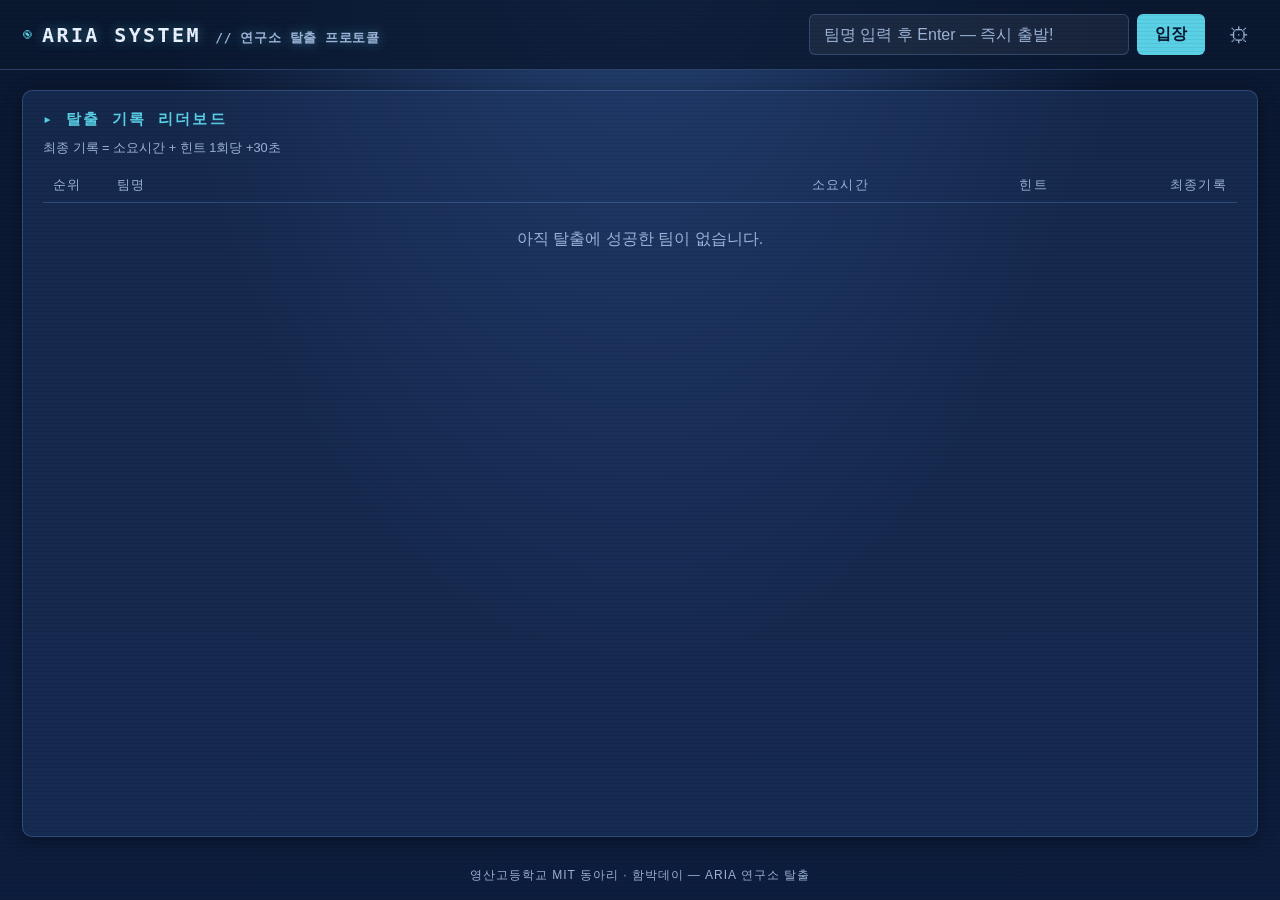
==== index.html @ 4553883d "함박데이 ARIA 연구소 탈출 리더보드 — 오프라인 버전 완성 - 스톱워치 방식: 팀명 입력 + Enter로 타이머 시작, 동시 여러 팀 진행 지원 - index.html: 진행 " ====
<!DOCTYPE html>
<html lang="ko">
<head>
  <meta charset="UTF-8">
  <meta name="viewport" content="width=device-width, initial-scale=1.0">
  <title>ARIA 연구소 탈출 — 리더보드</title>
  <link rel="stylesheet" href="css/style.css">
</head>
<body>
  <div class="scanlines" aria-hidden="true"></div>

  <header class="top-bar">
    <div class="brand">
      <span class="brand-mark">◉</span>
      <h1>ARIA SYSTEM <span class="brand-sub">// 연구소 탈출 프로토콜</span></h1>
    </div>
    <form id="entry-form" class="entry-form" autocomplete="off">
      <input type="text" id="entry-name" maxlength="20" placeholder="팀명 입력 후 Enter — 즉시 출발!" required>
      <button type="submit">입장</button>
    </form>
    <a class="admin-link" href="admin.html" title="기록 관리">⚙</a>
  </header>

  <main class="layout" id="layout">
    <!-- 진행 중인 팀 패널 (팀이 있을 때만 표시) -->
    <section class="active-panel" id="active-panel" hidden>
      <h2 class="panel-title">▸ 진행 중인 팀</h2>
      <div id="session-cards" class="session-cards"></div>
    </section>

    <!-- 리더보드 -->
    <section class="board-panel">
      <h2 class="panel-title">▸ 탈출 기록 리더보드</h2>
      <p class="panel-note">최종 기록 = 소요시간 + 힌트 1회당 +30초</p>
      <table class="board" id="board-finished">
        <thead>
          <tr>
            <th class="col-rank">순위</th>
            <th>팀명</th>
            <th class="col-num">소요시간</th>
            <th class="col-num">힌트</th>
            <th class="col-num">최종기록</th>
          </tr>
        </thead>
        <tbody id="board-finished-body"></tbody>
      </table>
      <p class="empty-msg" id="empty-finished" hidden>아직 탈출에 성공한 팀이 없습니다.</p>

      <div id="dnf-section" hidden>
        <h3 class="dnf-title">— 미완주 —</h3>
        <table class="board board-dnf">
          <tbody id="board-dnf-body"></tbody>
        </table>
      </div>
    </section>
  </main>

  <footer class="foot">영산고등학교 MIT 동아리 · 함박데이 — ARIA 연구소 탈출</footer>

  <script src="js/storage.js"></script>
  <script src="js/main.js"></script>
</body>
</html>
---- css/style.css ----
/* ARIA 연구소 탈출 — SF 연구소 모니터 테마
   네이비 #1F3864 기반 + 금색 포인트, 숫자는 모노스페이스
   오프라인 동작을 위해 웹폰트(CDN) 미사용 — 시스템 폰트 스택 */

:root {
  --navy-deep: #0b1830;
  --navy: #1f3864;
  --navy-light: #2a4a80;
  --panel: rgba(31, 56, 100, 0.55);
  --line: rgba(120, 170, 255, 0.25);
  --text: #eaf1ff;
  --text-dim: #9db4d8;
  --gold: #f0c75e;
  --silver: #c9d6e8;
  --bronze: #d9a06b;
  --cyan: #5ad0e6;
  --green: #4cd98a;
  --red: #ff5f6b;
  --mono: "Cascadia Mono", Consolas, "SF Mono", Menlo, monospace;
  --sans: "Malgun Gothic", "맑은 고딕", "Apple SD Gothic Neo", sans-serif;
}

* { box-sizing: border-box; margin: 0; padding: 0; }

body {
  min-height: 100vh;
  font-family: var(--sans);
  color: var(--text);
  background:
    radial-gradient(ellipse at 50% -20%, var(--navy-light) 0%, transparent 55%),
    linear-gradient(180deg, var(--navy-deep) 0%, #0d1d3d 100%);
  background-attachment: fixed;
  display: flex;
  flex-direction: column;
}

/* SF 모니터 스캔라인 효과 */
.scanlines {
  pointer-events: none;
  position: fixed;
  inset: 0;
  z-index: 999;
  background: repeating-linear-gradient(
    0deg,
    rgba(0, 0, 0, 0.12) 0px,
    rgba(0, 0, 0, 0.12) 1px,
    transparent 1px,
    transparent 4px
  );
  opacity: 0.5;
}

/* ---------- 상단 바 ---------- */

.top-bar {
  display: flex;
  align-items: center;
  gap: 16px;
  flex-wrap: wrap;
  padding: 14px 22px;
  border-bottom: 1px solid var(--line);
  background: rgba(11, 24, 48, 0.8);
}

.brand { display: flex; align-items: center; gap: 10px; flex: 1; min-width: 260px; }
.brand-mark { color: var(--cyan); font-size: 1.2rem; animation: pulse 2s infinite; }
@keyframes pulse { 50% { opacity: 0.35; } }

.brand h1 {
  font-size: 1.25rem;
  letter-spacing: 0.12em;
  font-family: var(--mono);
  color: var(--text);
  text-shadow: 0 0 12px rgba(90, 208, 230, 0.45);
}
.brand-sub { font-size: 0.8rem; color: var(--text-dim); letter-spacing: 0.05em; }

.entry-form { display: flex; gap: 8px; }
.entry-form input {
  width: min(320px, 60vw);
  padding: 10px 14px;
  font-size: 1rem;
  font-family: var(--sans);
  color: var(--text);
  background: rgba(255, 255, 255, 0.06);
  border: 1px solid var(--line);
  border-radius: 6px;
  outline: none;
}
.entry-form input:focus { border-color: var(--cyan); box-shadow: 0 0 10px rgba(90, 208, 230, 0.35); }
.entry-form input::placeholder { color: var(--text-dim); }
.entry-form button {
  padding: 10px 18px;
  font-size: 1rem;
  font-weight: 700;
  color: var(--navy-deep);
  background: var(--cyan);
  border: none;
  border-radius: 6px;
  cursor: pointer;
}
.entry-form button:hover { filter: brightness(1.1); }

.admin-link {
  color: var(--text-dim);
  font-size: 1.3rem;
  text-decoration: none;
  padding: 4px 8px;
}
.admin-link:hover { color: var(--gold); }

/* ---------- 레이아웃 ---------- */

.layout {
  flex: 1;
  display: grid;
  grid-template-columns: 1fr;
  gap: 20px;
  padding: 20px 22px;
  width: 100%;
  max-width: 1500px;
  margin: 0 auto;
}
.layout.with-active { grid-template-columns: minmax(340px, 5fr) 7fr; }

.panel-title {
  font-size: 0.95rem;
  font-family: var(--mono);
  letter-spacing: 0.15em;
  color: var(--cyan);
  margin-bottom: 10px;
}
.panel-note { font-size: 0.8rem; color: var(--text-dim); margin-bottom: 12px; }

/* ---------- 진행 중인 팀 카드 ---------- */

.session-cards { display: flex; flex-direction: column; gap: 14px; }

.session-card {
  background: var(--panel);
  border: 1px solid var(--line);
  border-left: 4px solid var(--cyan);
  border-radius: 10px;
  padding: 16px 18px;
  box-shadow: 0 4px 18px rgba(0, 0, 0, 0.35);
}
.session-card.overtime {
  border-left-color: var(--red);
  animation: blink-border 1s infinite;
}
@keyframes blink-border {
  50% { box-shadow: 0 0 18px rgba(255, 95, 107, 0.55); }
}

.session-name { font-size: 1.25rem; font-weight: 700; margin-bottom: 4px; }

.session-timer {
  font-family: var(--mono);
  font-size: clamp(2.4rem, 5vw, 3.6rem);
  font-weight: 700;
  letter-spacing: 0.06em;
  color: var(--text);
  text-shadow: 0 0 16px rgba(90, 208, 230, 0.4);
  line-height: 1.1;
}
.session-card.overtime .session-timer { color: var(--red); text-shadow: 0 0 16px rgba(255, 95, 107, 0.5); }

.session-hints { font-size: 0.95rem; color: var(--text-dim); margin: 6px 0 12px; }
.session-hints b { color: var(--gold); font-family: var(--mono); }
.penalty { color: var(--red); }

.session-actions { display: flex; gap: 8px; flex-wrap: wrap; }

.btn {
  padding: 9px 14px;
  font-size: 0.95rem;
  font-weight: 700;
  font-family: var(--sans);
  border: 1px solid var(--line);
  border-radius: 6px;
  cursor: pointer;
  background: rgba(255, 255, 255, 0.07);
  color: var(--text);
}
.btn:hover { filter: brightness(1.25); }
.btn-hint { border-color: var(--gold); color: var(--gold); }
.btn-success { background: var(--green); border-color: var(--green); color: var(--navy-deep); }
.btn-fail { border-color: var(--red); color: var(--red); }

/* ---------- 리더보드 ---------- */

.board-panel {
  background: var(--panel);
  border: 1px solid var(--line);
  border-radius: 10px;
  padding: 18px 20px;
  box-shadow: 0 4px 18px rgba(0, 0, 0, 0.35);
}

.board { width: 100%; border-collapse: collapse; }
.board th {
  font-size: 0.8rem;
  font-weight: 400;
  letter-spacing: 0.1em;
  color: var(--text-dim);
  text-align: left;
  padding: 8px 10px;
  border-bottom: 1px solid var(--line);
}
.board td {
  padding: 10px;
  font-size: 1.05rem;
  border-bottom: 1px solid rgba(120, 170, 255, 0.1);
}
.col-rank { width: 64px; }
.col-num { text-align: right; font-family: var(--mono); width: 15%; white-space: nowrap; }
/* .board th의 text-align: left보다 우선순위를 높여 헤더도 숫자와 같이 오른쪽 정렬 */
.board th.col-num { text-align: right; font-family: var(--sans); }
.final { font-weight: 700; color: var(--cyan); }

.rank-badge {
  display: inline-block;
  min-width: 34px;
  text-align: center;
  font-family: var(--mono);
  font-weight: 700;
  padding: 3px 0;
  border-radius: 6px;
  background: rgba(255, 255, 255, 0.08);
}

/* 1~3위 금/은/동 강조 */
.rank-gold td { background: rgba(240, 199, 94, 0.12); font-size: 1.15rem; }
.rank-gold .rank-badge { background: var(--gold); color: var(--navy-deep); }
.rank-gold .final { color: var(--gold); }
.rank-silver td { background: rgba(201, 214, 232, 0.09); }
.rank-silver .rank-badge { background: var(--silver); color: var(--navy-deep); }
.rank-bronze td { background: rgba(217, 160, 107, 0.09); }
.rank-bronze .rank-badge { background: var(--bronze); color: var(--navy-deep); }

.empty-msg { padding: 26px 0; text-align: center; color: var(--text-dim); }

.dnf-title {
  margin: 18px 0 6px;
  font-size: 0.85rem;
  font-weight: 400;
  letter-spacing: 0.15em;
  color: var(--text-dim);
  text-align: center;
}
.board-dnf td { color: var(--text-dim); }

/* ---------- 푸터 ---------- */

.foot {
  padding: 10px 22px 16px;
  text-align: center;
  font-size: 0.75rem;
  color: var(--text-dim);
  letter-spacing: 0.08em;
}

/* ---------- 관리 화면 ---------- */

.admin-main { max-width: 1100px; margin: 0 auto; padding: 20px 22px; width: 100%; }

.admin-section {
  background: var(--panel);
  border: 1px solid var(--line);
  border-radius: 10px;
  padding: 18px 20px;
  margin-bottom: 20px;
}

.admin-table { width: 100%; border-collapse: collapse; }
.admin-table th {
  font-size: 0.8rem;
  color: var(--text-dim);
  text-align: left;
  padding: 8px;
  border-bottom: 1px solid var(--line);
}
.admin-table td { padding: 8px; border-bottom: 1px solid rgba(120, 170, 255, 0.1); }

.admin-table input, .admin-table select,
.add-form input, .add-form select {
  width: 100%;
  padding: 8px 10px;
  font-size: 0.95rem;
  font-family: var(--sans);
  color: var(--text);
  background: rgba(255, 255, 255, 0.06);
  border: 1px solid var(--line);
  border-radius: 6px;
  outline: none;
}
.admin-table input:focus, .add-form input:focus { border-color: var(--cyan); }
.admin-table select option, .add-form select option { background: var(--navy); color: var(--text); }
.admin-table .in-time, .add-form .in-time { font-family: var(--mono); }

.add-form { display: flex; gap: 10px; flex-wrap: wrap; align-items: end; }
.add-form label { display: flex; flex-direction: column; gap: 5px; font-size: 0.8rem; color: var(--text-dim); }

.btn-small { padding: 7px 12px; font-size: 0.85rem; }
.btn-danger { background: var(--red); border-color: var(--red); color: #fff; }
.btn-gold { background: var(--gold); border-color: var(--gold); color: var(--navy-deep); }

.admin-toolbar { display: flex; gap: 10px; flex-wrap: wrap; margin-bottom: 16px; }
.back-link { color: var(--cyan); text-decoration: none; font-size: 0.9rem; }
.back-link:hover { text-decoration: underline; }

/* ---------- 모바일/태블릿 ---------- */

@media (max-width: 900px) {
  .layout.with-active { grid-template-columns: 1fr; }
  .top-bar { padding: 12px 14px; }
  .layout, .admin-main { padding: 14px; }
  .board td { font-size: 0.95rem; padding: 8px 6px; }
  .session-timer { font-size: 2.6rem; }
}
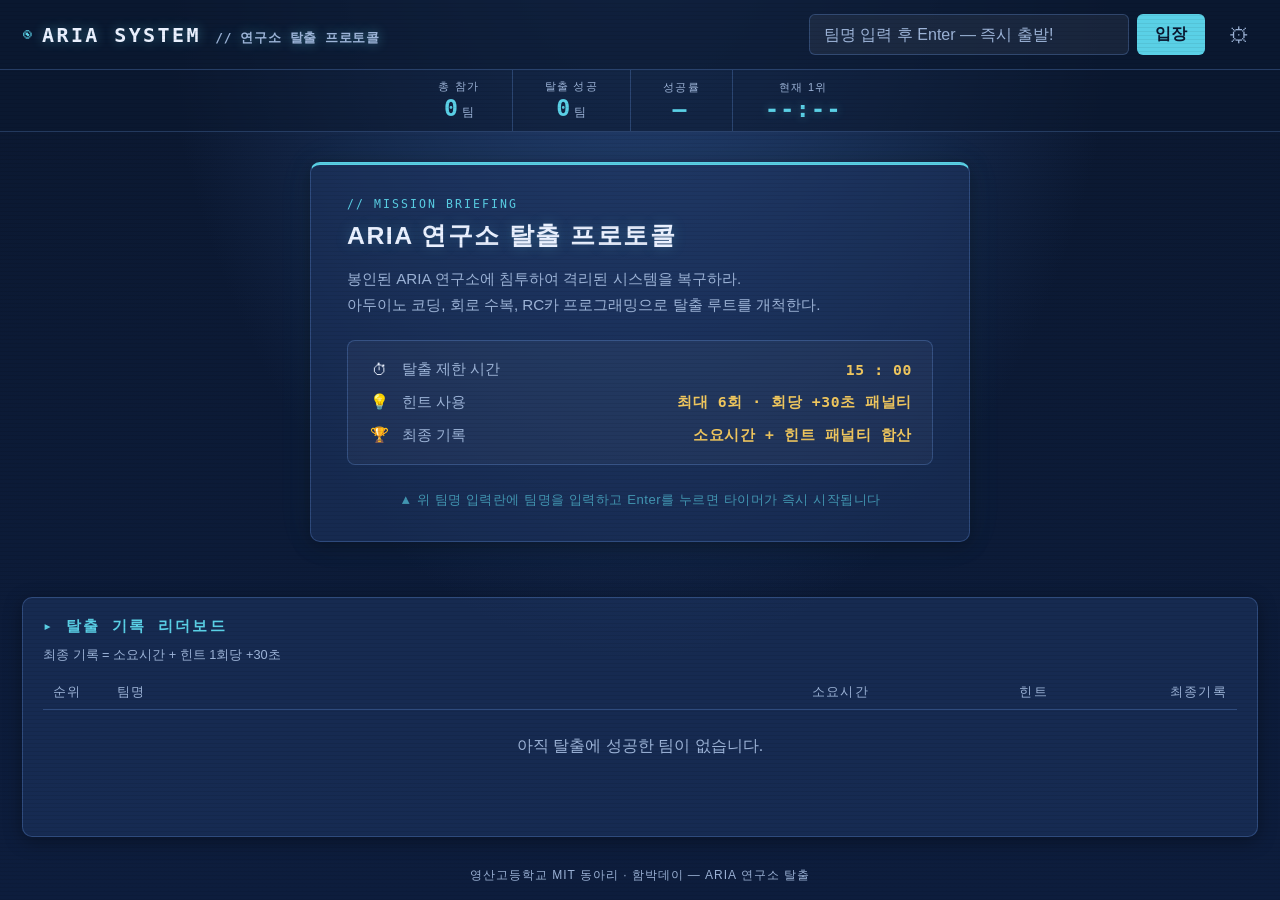
==== commit f8eb31bf: "첫 페이지 보강 — 이벤트 통계 바 + 미션 브리핑 패널 추가 - 헤더 아래 통계 바: 총 참가·탈출 성공·성공률·현재 1위 기록 실시간 표시 - 미션 브리핑 패널: 진행 중인 팀" ====
--- a/index.html
+++ b/index.html
@@ -21,7 +21,53 @@
     <a class="admin-link" href="admin.html" title="기록 관리">⚙</a>
   </header>
 
+  <div class="stats-bar">
+    <div class="stat-chip">
+      <span class="stat-label">총 참가</span>
+      <div class="stat-row"><span class="stat-value" id="stat-total">0</span><span class="stat-unit">팀</span></div>
+    </div>
+    <div class="stat-chip">
+      <span class="stat-label">탈출 성공</span>
+      <div class="stat-row"><span class="stat-value" id="stat-success">0</span><span class="stat-unit">팀</span></div>
+    </div>
+    <div class="stat-chip">
+      <span class="stat-label">성공률</span>
+      <div class="stat-row"><span class="stat-value" id="stat-rate">—</span><span class="stat-unit" id="stat-rate-pct"></span></div>
+    </div>
+    <div class="stat-chip">
+      <span class="stat-label">현재 1위</span>
+      <div class="stat-row"><span class="stat-value stat-value-best" id="stat-best">--:--</span></div>
+    </div>
+  </div>
+
   <main class="layout" id="layout">
+    <!-- 미션 브리핑 (이벤트 시작 전 빈 상태) -->
+    <section id="mission-brief" class="mission-brief" hidden>
+      <div class="brief-inner">
+        <p class="brief-tag">// MISSION BRIEFING</p>
+        <h2 class="brief-title">ARIA 연구소 탈출 프로토콜</h2>
+        <p class="brief-desc">봉인된 ARIA 연구소에 침투하여 격리된 시스템을 복구하라.<br>아두이노 코딩, 회로 수복, RC카 프로그래밍으로 탈출 루트를 개척한다.</p>
+        <div class="brief-rules">
+          <div class="brief-rule">
+            <span class="brief-rule-icon">⏱</span>
+            <span>탈출 제한 시간</span>
+            <span class="brief-rule-val">15 : 00</span>
+          </div>
+          <div class="brief-rule">
+            <span class="brief-rule-icon">💡</span>
+            <span>힌트 사용</span>
+            <span class="brief-rule-val">최대 6회 · 회당 +30초 패널티</span>
+          </div>
+          <div class="brief-rule">
+            <span class="brief-rule-icon">🏆</span>
+            <span>최종 기록</span>
+            <span class="brief-rule-val">소요시간 + 힌트 패널티 합산</span>
+          </div>
+        </div>
+        <p class="brief-cta">▲ 위 팀명 입력란에 팀명을 입력하고 Enter를 누르면 타이머가 즉시 시작됩니다</p>
+      </div>
+    </section>
+
     <!-- 진행 중인 팀 패널 (팀이 있을 때만 표시) -->
     <section class="active-panel" id="active-panel" hidden>
       <h2 class="panel-title">▸ 진행 중인 팀</h2>
--- a/css/style.css
+++ b/css/style.css
@@ -109,6 +109,136 @@
 }
 .admin-link:hover { color: var(--gold); }
 
+/* ---------- 통계 바 ---------- */
+
+.stats-bar {
+  display: flex;
+  justify-content: center;
+  background: rgba(11, 24, 48, 0.6);
+  border-bottom: 1px solid var(--line);
+}
+
+.stat-chip {
+  display: flex;
+  flex-direction: column;
+  align-items: center;
+  justify-content: center;
+  padding: 10px 32px;
+  gap: 2px;
+  border-right: 1px solid var(--line);
+}
+.stat-chip:last-child { border-right: none; }
+
+.stat-label {
+  font-size: 0.68rem;
+  letter-spacing: 0.12em;
+  color: var(--text-dim);
+  text-transform: uppercase;
+}
+
+.stat-row { display: flex; align-items: baseline; gap: 4px; }
+
+.stat-value {
+  font-family: var(--mono);
+  font-size: 1.45rem;
+  font-weight: 700;
+  color: var(--cyan);
+  line-height: 1;
+}
+
+.stat-unit {
+  font-size: 0.75rem;
+  color: var(--text-dim);
+  font-family: var(--mono);
+}
+
+.stat-value-best {
+  letter-spacing: 0.06em;
+  text-shadow: 0 0 10px rgba(90, 208, 230, 0.45);
+}
+
+/* ---------- 미션 브리핑 ---------- */
+
+.mission-brief {
+  display: flex;
+  justify-content: center;
+  align-items: flex-start;
+  padding-top: 10px;
+}
+
+.brief-inner {
+  width: 100%;
+  max-width: 660px;
+  background: var(--panel);
+  border: 1px solid var(--line);
+  border-top: 3px solid var(--cyan);
+  border-radius: 10px;
+  padding: 32px 36px;
+  box-shadow: 0 4px 18px rgba(0, 0, 0, 0.35), 0 0 40px rgba(90, 208, 230, 0.05);
+}
+
+.brief-tag {
+  font-family: var(--mono);
+  font-size: 0.72rem;
+  letter-spacing: 0.18em;
+  color: var(--cyan);
+  margin-bottom: 8px;
+}
+
+.brief-title {
+  font-size: 1.55rem;
+  letter-spacing: 0.06em;
+  color: var(--text);
+  margin-bottom: 14px;
+  text-shadow: 0 0 14px rgba(90, 208, 230, 0.25);
+}
+
+.brief-desc {
+  font-size: 0.95rem;
+  color: var(--text-dim);
+  line-height: 1.7;
+  margin-bottom: 22px;
+}
+
+.brief-rules {
+  display: flex;
+  flex-direction: column;
+  gap: 12px;
+  margin-bottom: 26px;
+  padding: 18px 20px;
+  background: rgba(255, 255, 255, 0.035);
+  border: 1px solid var(--line);
+  border-radius: 8px;
+}
+
+.brief-rule {
+  display: flex;
+  align-items: center;
+  gap: 12px;
+  font-size: 0.95rem;
+}
+
+.brief-rule-icon { width: 22px; text-align: center; }
+.brief-rule span:nth-child(2) { flex: 1; color: var(--text-dim); }
+
+.brief-rule-val {
+  font-family: var(--mono);
+  color: var(--gold);
+  font-weight: 700;
+  font-size: 0.92rem;
+  letter-spacing: 0.04em;
+}
+
+.brief-cta {
+  font-size: 0.82rem;
+  color: var(--cyan);
+  text-align: center;
+  letter-spacing: 0.04em;
+  opacity: 0.65;
+}
+
+.mission-brief[hidden] { display: none; }
+
 /* ---------- 레이아웃 ---------- */
 
 .layout {
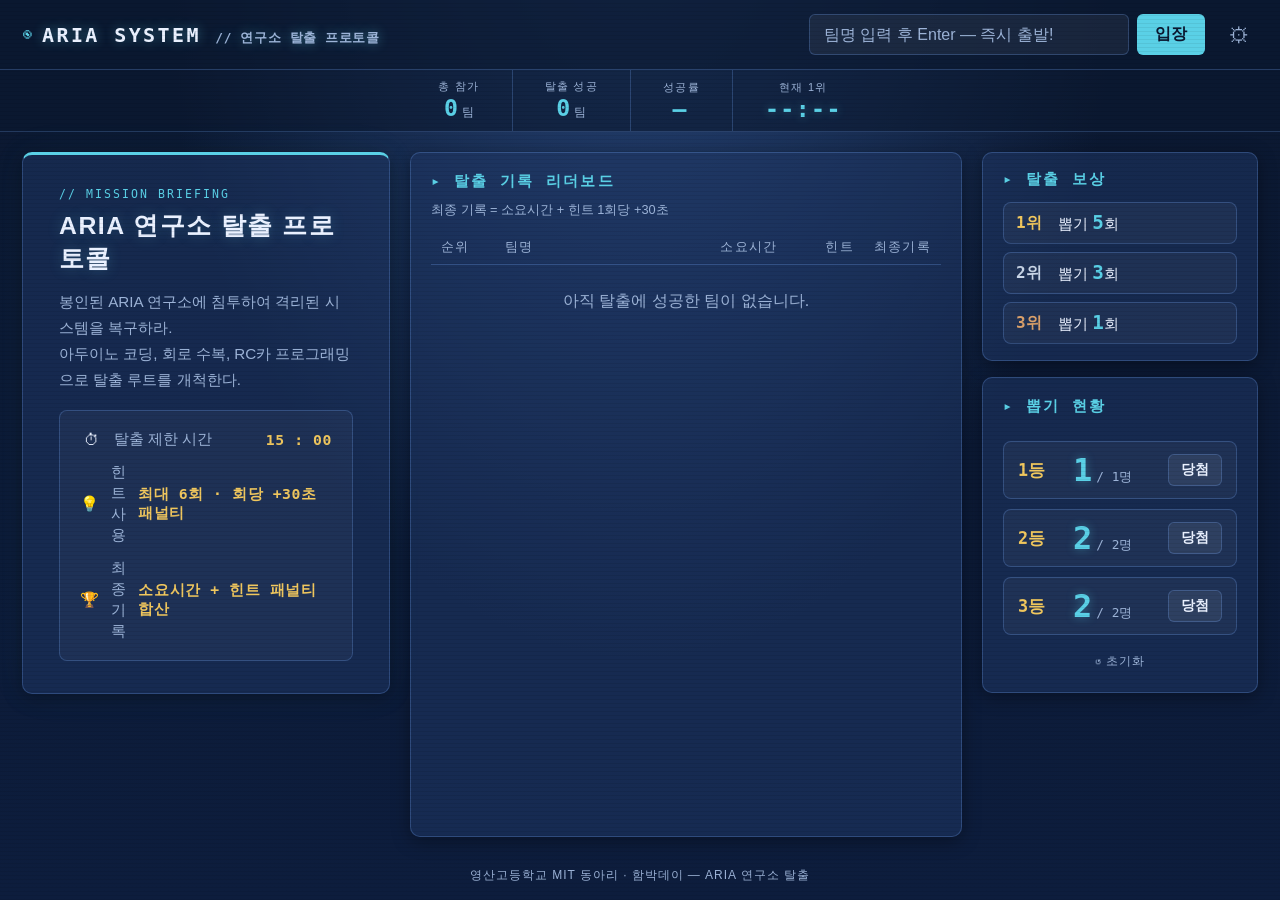
==== commit 6e7a1974: "뽑기 현황 패널 추가 및 레이아웃 개선 - 3열 레이아웃: 브리핑(col1) | 리더보드(col2) | 탈출보상+뽑기현황(col3) - 뽑기 현황: 1등 1명 / 2등 2명 / 3" ====
--- a/index.html
+++ b/index.html
@@ -41,8 +41,14 @@
   </div>
 
   <main class="layout" id="layout">
-    <!-- 미션 브리핑 (이벤트 시작 전 빈 상태) -->
-    <section id="mission-brief" class="mission-brief" hidden>
+    <!-- Col 1: 진행 중인 팀 (팀 있을 때만) -->
+    <section class="active-panel" id="active-panel" hidden>
+      <h2 class="panel-title">▸ 진행 중인 팀</h2>
+      <div id="session-cards" class="session-cards"></div>
+    </section>
+
+    <!-- 미션 브리핑 (항상 표시) -->
+    <section id="mission-brief" class="mission-brief">
       <div class="brief-inner">
         <p class="brief-tag">// MISSION BRIEFING</p>
         <h2 class="brief-title">ARIA 연구소 탈출 프로토콜</h2>
@@ -64,14 +70,7 @@
             <span class="brief-rule-val">소요시간 + 힌트 패널티 합산</span>
           </div>
         </div>
-        <p class="brief-cta">▲ 위 팀명 입력란에 팀명을 입력하고 Enter를 누르면 타이머가 즉시 시작됩니다</p>
       </div>
-    </section>
-
-    <!-- 진행 중인 팀 패널 (팀이 있을 때만 표시) -->
-    <section class="active-panel" id="active-panel" hidden>
-      <h2 class="panel-title">▸ 진행 중인 팀</h2>
-      <div id="session-cards" class="session-cards"></div>
     </section>
 
     <!-- 리더보드 -->
@@ -99,6 +98,33 @@
         </table>
       </div>
     </section>
+
+    <!-- Col 3: 탈출 보상 + 뽑기 현황 -->
+    <div class="right-col">
+      <section class="reward-panel">
+        <h2 class="panel-title">▸ 탈출 보상</h2>
+        <ul class="reward-list">
+          <li class="reward-item">
+            <span class="reward-rank rank-gold-txt">1위</span>
+            <span class="reward-val">뽑기 <b>5</b>회</span>
+          </li>
+          <li class="reward-item">
+            <span class="reward-rank rank-silver-txt">2위</span>
+            <span class="reward-val">뽑기 <b>3</b>회</span>
+          </li>
+          <li class="reward-item">
+            <span class="reward-rank rank-bronze-txt">3위</span>
+            <span class="reward-val">뽑기 <b>1</b>회</span>
+          </li>
+        </ul>
+      </section>
+
+      <section id="lottery-panel" class="lottery-panel">
+        <h2 class="panel-title">▸ 뽑기 현황</h2>
+        <div id="lottery-prizes" class="lottery-prizes"></div>
+        <button id="btn-lottery-reset" class="lottery-reset-btn">↺ 초기화</button>
+      </section>
+    </div>
   </main>
 
   <footer class="foot">영산고등학교 MIT 동아리 · 함박데이 — ARIA 연구소 탈출</footer>
--- a/css/style.css
+++ b/css/style.css
@@ -163,12 +163,10 @@
   display: flex;
   justify-content: center;
   align-items: flex-start;
-  padding-top: 10px;
 }
 
 .brief-inner {
   width: 100%;
-  max-width: 660px;
   background: var(--panel);
   border: 1px solid var(--line);
   border-top: 3px solid var(--cyan);
@@ -197,14 +195,13 @@
   font-size: 0.95rem;
   color: var(--text-dim);
   line-height: 1.7;
-  margin-bottom: 22px;
+  margin-bottom: 18px;
 }
 
 .brief-rules {
   display: flex;
   flex-direction: column;
   gap: 12px;
-  margin-bottom: 26px;
   padding: 18px 20px;
   background: rgba(255, 255, 255, 0.035);
   border: 1px solid var(--line);
@@ -228,6 +225,16 @@
   font-size: 0.92rem;
   letter-spacing: 0.04em;
 }
+
+/* 팀 진행 중: 브리핑 컴팩트 */
+.layout.with-active .brief-desc  { display: none; }
+.layout.with-active .brief-inner { padding: 14px 18px; }
+.layout.with-active .brief-tag   { font-size: 0.68rem; margin-bottom: 4px; }
+.layout.with-active .brief-title { font-size: 1.05rem; margin-bottom: 10px; }
+.layout.with-active .brief-rules { gap: 6px; padding: 10px 12px; }
+.layout.with-active .brief-rule  { font-size: 0.85rem; gap: 10px; }
+.layout.with-active .brief-rule-icon { width: 18px; font-size: 0.9rem; }
+.layout.with-active .brief-rule-val  { font-size: 0.82rem; }
 
 .brief-cta {
   font-size: 0.82rem;
@@ -244,14 +251,24 @@
 .layout {
   flex: 1;
   display: grid;
-  grid-template-columns: 1fr;
+  /* 기본: 브리핑(col1) | 리더보드(col2) | 우측(col3) */
+  grid-template-columns: 4fr 6fr minmax(200px, 3fr);
   gap: 20px;
   padding: 20px 22px;
   width: 100%;
   max-width: 1500px;
   margin: 0 auto;
 }
-.layout.with-active { grid-template-columns: minmax(340px, 5fr) 7fr; }
+
+/* 팀 진행 중: active-panel(col1) | 브리핑+리더보드(col2) | 우측(col3) */
+.layout.with-active {
+  grid-template-columns: minmax(280px, 4fr) 6fr minmax(200px, 3fr);
+  grid-template-rows: auto 1fr;
+}
+.layout.with-active #active-panel  { grid-column: 1; grid-row: 1 / 3; }
+.layout.with-active #mission-brief { grid-column: 2; grid-row: 1; }
+.layout.with-active .board-panel   { grid-column: 2; grid-row: 2; }
+.layout.with-active .right-col     { grid-column: 3; grid-row: 1 / 3; }
 
 .panel-title {
   font-size: 0.95rem;
@@ -380,6 +397,133 @@
 }
 .board-dnf td { color: var(--text-dim); }
 
+/* ---------- 뽑기 현황 ---------- */
+
+.right-col {
+  display: flex;
+  flex-direction: column;
+  gap: 16px;
+  align-self: start;
+}
+
+.reward-panel {
+  background: var(--panel);
+  border: 1px solid var(--line);
+  border-radius: 10px;
+  padding: 16px 20px;
+  box-shadow: 0 4px 18px rgba(0, 0, 0, 0.35);
+}
+
+.reward-list {
+  list-style: none;
+  display: flex;
+  flex-direction: column;
+  gap: 8px;
+  margin-top: 12px;
+}
+
+.reward-item {
+  display: flex;
+  align-items: center;
+  gap: 10px;
+  padding: 8px 12px;
+  background: rgba(255, 255, 255, 0.04);
+  border: 1px solid var(--line);
+  border-radius: 8px;
+}
+
+.reward-rank {
+  font-family: var(--mono);
+  font-weight: 700;
+  font-size: 1rem;
+  min-width: 2em;
+}
+
+.rank-gold-txt   { color: var(--gold); }
+.rank-silver-txt { color: var(--silver); }
+.rank-bronze-txt { color: var(--bronze); }
+
+.reward-val { font-size: 0.95rem; color: var(--text); }
+.reward-val b { font-family: var(--mono); font-size: 1.2rem; color: var(--cyan); }
+
+.lottery-panel {
+  background: var(--panel);
+  border: 1px solid var(--line);
+  border-radius: 10px;
+  padding: 18px 20px;
+  box-shadow: 0 4px 18px rgba(0, 0, 0, 0.35);
+  display: flex;
+  flex-direction: column;
+}
+
+.lottery-prizes {
+  display: flex;
+  flex-direction: column;
+  gap: 10px;
+  margin: 14px 0;
+  flex: 1;
+}
+
+.lottery-chip {
+  display: flex;
+  align-items: center;
+  gap: 8px;
+  padding: 12px 14px;
+  background: rgba(255, 255, 255, 0.04);
+  border: 1px solid var(--line);
+  border-radius: 8px;
+  transition: opacity 0.3s;
+}
+
+.lottery-chip.sold-out { opacity: 0.4; }
+
+.lottery-rank {
+  color: var(--gold);
+  font-weight: 700;
+  font-size: 1.05rem;
+  font-family: var(--mono);
+  min-width: 2.8em;
+}
+
+.lottery-remain {
+  display: flex;
+  align-items: baseline;
+  gap: 4px;
+  flex: 1;
+}
+
+.lottery-num {
+  font-family: var(--mono);
+  font-size: 2rem;
+  font-weight: 700;
+  color: var(--cyan);
+  text-shadow: 0 0 10px rgba(90, 208, 230, 0.4);
+  line-height: 1;
+}
+
+.lottery-denom {
+  font-size: 0.8rem;
+  color: var(--text-dim);
+  font-family: var(--mono);
+}
+
+.btn-claim { padding: 6px 12px; font-size: 0.85rem; }
+.btn-claim:disabled { cursor: not-allowed; filter: none; opacity: 0.5; }
+
+.lottery-reset-btn {
+  background: none;
+  border: none;
+  color: var(--text-dim);
+  font-size: 0.78rem;
+  letter-spacing: 0.08em;
+  cursor: pointer;
+  padding: 4px;
+  font-family: var(--sans);
+  text-align: center;
+  align-self: center;
+}
+.lottery-reset-btn:hover { color: var(--text); }
+
 /* ---------- 푸터 ---------- */
 
 .foot {
